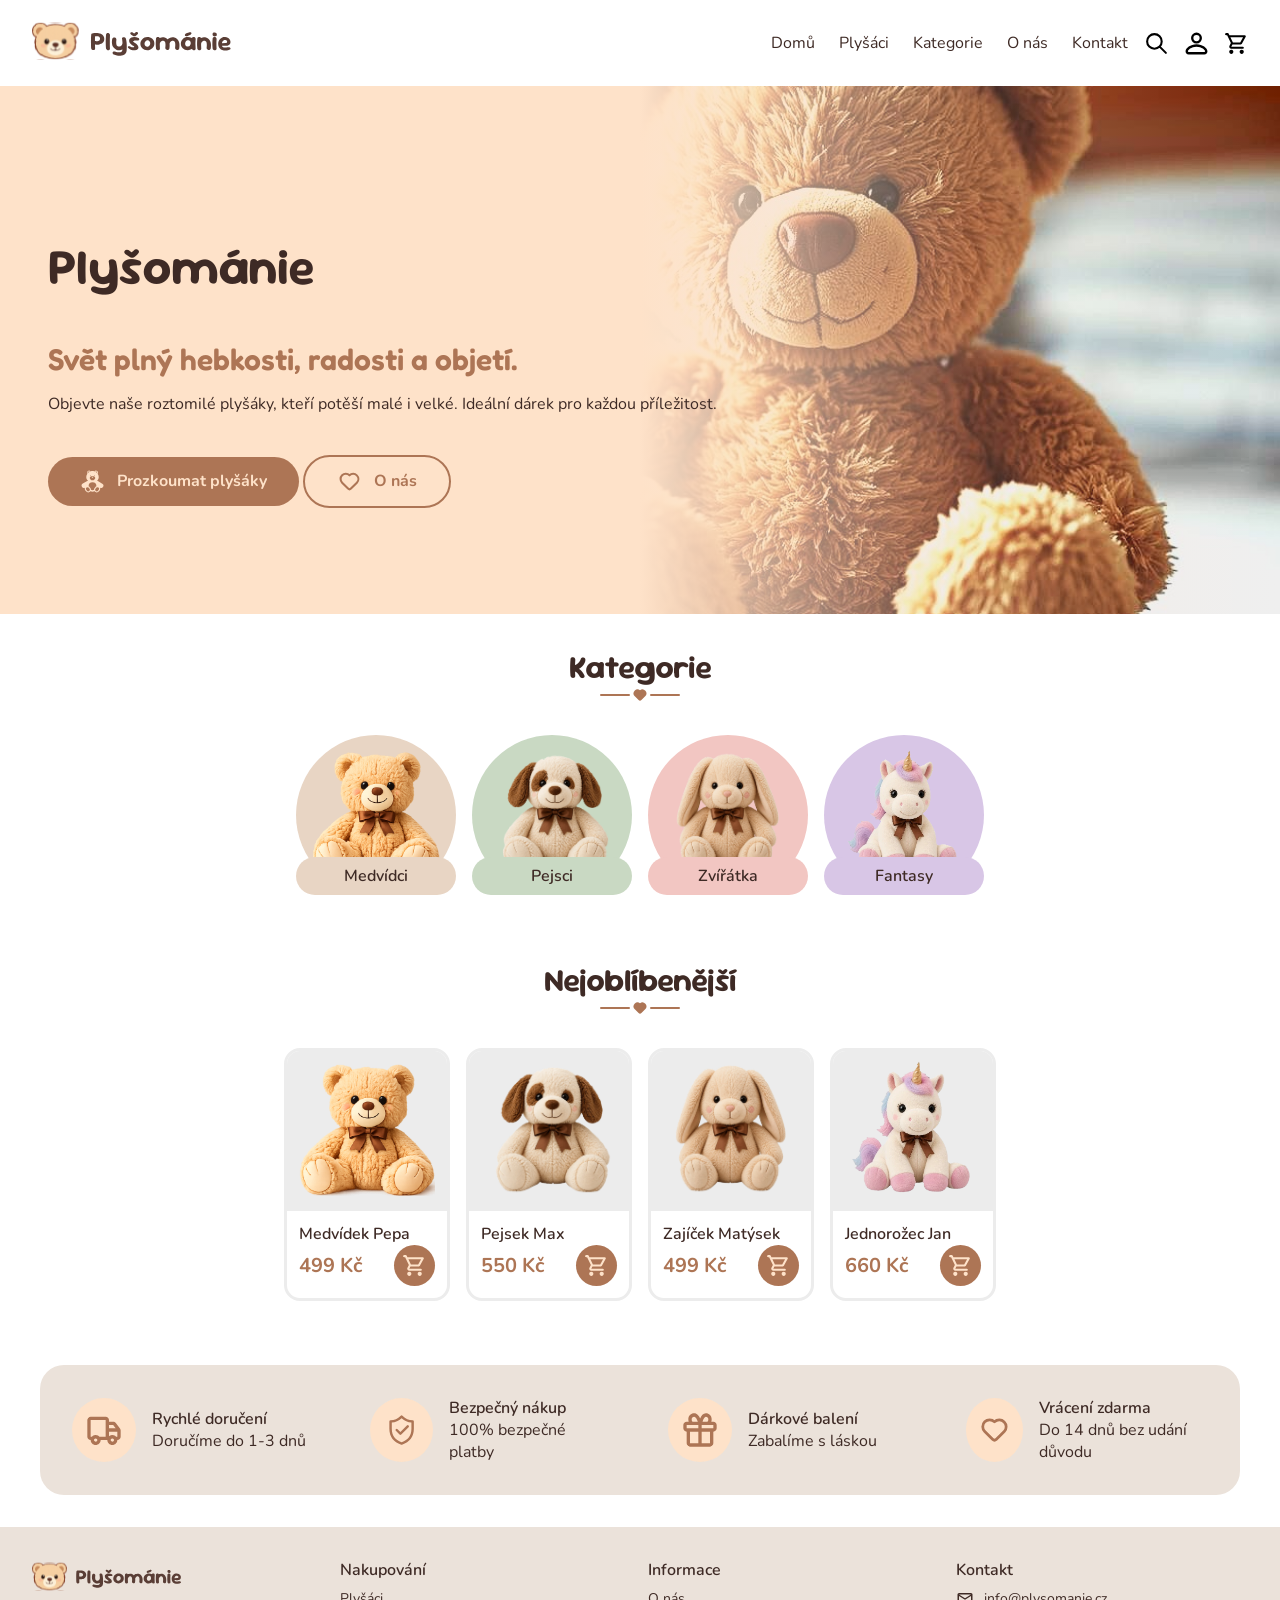
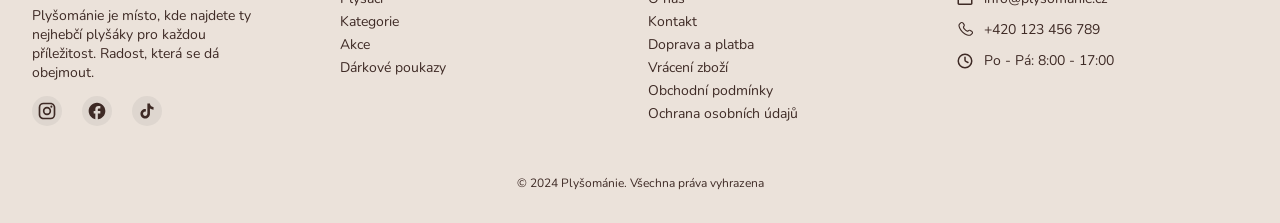
==== index.html @ 25dbcddd "58. commit" ====
<!DOCTYPE html>
<html lang="cs">

<head>
    <meta charset="UTF-8">
    <meta name="viewport" content="width=device-width, initial-scale=1.0">
    <link rel="stylesheet" href="./CSS/main.css">
    <title>Plyšománie - domovská stránka</title>
</head>

<body>
    <!-- Header -->
    <header class="header">
        <div class="header__container">
            <a href="./index.html" class="logo">
                <img src="./Pictures/Logo/Logo_a_název.svg" class="logo__image" alt="Logo">
            </a>
            <div class="header__right">
                <div class="hamburger-zone">
                    <button class="hamburger-btn">
                        <div class="hamburger">
                            <span></span>
                            <span></span>
                            <span></span>
                        </div>
                    </button>

                    <nav class="nav">
                        <ul class="nav__list">
                            <li><a href="./index.html" class="nav__link">Domů</a></li>
                            <li><a href="./HTML/Plyšáci.html" class="nav__link">Plyšáci</a></li>
                            <li><a href="./HTML/Kategorie.html" class="nav__link">Kategorie</a></li>
                            <li><a href="./HTML/O nás.html" class="nav__link">O nás</a></li>
                            <li><a href="./HTML/Kontakt.html" class="nav__link">Kontakt</a></li>
                        </ul>
                        <div class="icons">
                            <a href="#hledat" class="search-icon">
                                <svg xmlns="http://www.w3.org/2000/svg" width="25" height="25" viewBox="0 0 24 24">
                                    <path d="M0 0h24v24H0z" fill="none" />
                                    <path fill="none" stroke="#000" stroke-linecap="round" stroke-linejoin="round"
                                        stroke-width="2" d="M3 10a7 7 0 1 0 14 0a7 7 0 1 0-14 0m18 11l-6-6" />
                                </svg>
                            </a>
                            <a href="#profil" class="profile-icon">
                                <svg xmlns="http://www.w3.org/2000/svg" width="25" height="25" viewBox="0 0 16 16">
                                    <path d="M0 0h16v16H0z" fill="none" />
                                    <path fill="#000"
                                        d="M8 8.5c3.85 0 7 2.5 7 4.5a2 2 0 0 1-2 2H3a2 2 0 0 1-2-2c0-2 3.15-4.5 7-4.5M8 10c-1.61 0-3.064.526-4.092 1.234C2.798 12.001 2.5 12.733 2.5 13a.5.5 0 0 0 .5.5h10a.5.5 0 0 0 .5-.5c0-.267-.297-1-1.408-1.766C11.064 10.526 9.609 10 8 10m0-9a3.5 3.5 0 1 1 0 7a3.5 3.5 0 0 1 0-7m0 1.5a2 2 0 1 0 0 4a2 2 0 0 0 0-4" />
                                </svg>
                            </a>
                            <a href="#košík" class="cart-icon">
                                <svg xmlns="http://www.w3.org/2000/svg" width="25" height="25" viewBox="0 0 24 24">
                                    <path d="M0 0h24v24H0z" fill="none" />
                                    <path fill="#000"
                                        d="M5.588 21.413Q5 20.825 5 20t.588-1.412T7 18t1.413.588T9 20t-.587 1.413T7 22t-1.412-.587m10 0Q15 20.825 15 20t.588-1.412T17 18t1.413.588T19 20t-.587 1.413T17 22t-1.412-.587M6.15 6l2.4 5h7l2.75-5zM5.2 4h14.75q.575 0 .875.513t.025 1.037l-3.55 6.4q-.275.5-.737.775T15.55 13H8.1L7 15h11q.425 0 .713.288T19 16t-.288.713T18 17H7q-1.125 0-1.7-.987t-.05-1.963L6.6 11.6L3 4H2q-.425 0-.712-.288T1 3t.288-.712T2 2h1.625q.275 0 .525.15t.375.425zm3.35 7h7z" />
                                </svg>
                            </a>
                        </div>
                    </nav>
                </div>
            </div>
    </header>

    <!-- Hero -->
    <section class="hero">
        <div>
            <h1 class="hero__title">Plyšománie</h1>
            <span class="hero__subtitle">Svět plný hebkosti, radosti a objetí.</span>
            <p class="hero__description">Objevte naše roztomilé plyšáky, kteří potěší malé i velké. Ideální dárek pro
                každou příležitost.</p>
        </div>
        <div>
            <a href="./HTML/Plyšáci.html" class="hero__button">

                <svg xmlns="http://www.w3.org/2000/svg" width="25" height="25" viewBox="0 0 32 32">
                    <path d="M0 0h32v32H0z" fill="none" />
                    <g fill="#fee2c9">
                        <path
                            d="M15.5 10a.5.5 0 0 0-.458.299c-.053.121.01.254.104.347l.5.5a.5.5 0 0 0 .708 0l.5-.5c.093-.093.157-.226.104-.347A.5.5 0 0 0 16.5 10z" />
                        <path
                            d="M9 4.57c0 .535.168 1.031.454 1.438C8.567 7.174 8 8.584 8 10.152c0 2.216.901 3.698 2.357 4.625l-6.759 3.902A3 3 0 0 0 6.4 23.98a3.5 3.5 0 0 0 .423 3.438l.895 1.203a3.5 3.5 0 0 0 5.62-.004A8 8 0 0 0 16 29.07c.937 0 1.836-.16 2.671-.457a3.5 3.5 0 0 0 5.622.008l.896-1.203a3.5 3.5 0 0 0 .42-3.445a3 3 0 0 0 2.906-5.244l-6.683-4.078C23.176 13.72 24 12.271 24 10.152c0-1.568-.567-2.978-1.454-4.144a2.5 2.5 0 0 0-4.032-2.956c-.846-.313-1.707-.482-2.514-.482s-1.668.169-2.514.482A2.5 2.5 0 0 0 9 4.57m2.5-1.5c.396 0 .756.154 1.024.404a9.2 9.2 0 0 0-2.38 1.738A1.5 1.5 0 0 1 11.5 3.07M21 22.112a3.5 3.5 0 0 0-1.426 1.126l-.896 1.203a3.5 3.5 0 0 0-.69 2.219c-.61.264-1.282.41-1.988.41c-.702 0-1.37-.144-1.976-.405a3.5 3.5 0 0 0-.69-2.224l-.896-1.203A3.5 3.5 0 0 0 11 22.107v-.037a5 5 0 0 1 10 0zM22 4.57c0 .23-.052.448-.144.642a9.2 9.2 0 0 0-2.38-1.738A1.5 1.5 0 0 1 22 4.57M13.5 9a.5.5 0 1 1 0-1a.5.5 0 0 1 0 1m2.5 5.5c-1.933 0-3.5-1.62-3.5-3S14.067 9 16 9s3.5 1.12 3.5 2.5s-1.567 3-3.5 3m3-6a.5.5 0 1 1-1 0a.5.5 0 0 1 1 0m-7.736 15.65l.896 1.204a2 2 0 1 1-3.209 2.389l-.896-1.204a2 2 0 1 1 3.209-2.388m9.484 0a2 2 0 0 1 3.208 2.39l-.895 1.203a2 2 0 1 1-3.209-2.389z" />
                    </g>
                </svg>


                <span class="hero__button--primary">
                    Prozkoumat plyšáky
                </span></a>
            <a href="./HTML/O nás.html" class="hero__button hero__button--secondary">
                <svg xmlns="http://www.w3.org/2000/svg" width="25" height="25" viewBox="0 0 24 24">
                    <path d="M0 0h24v24H0z" fill="none" />
                    <path fill="none" stroke="#ad7555" stroke-linecap="round" stroke-linejoin="round" stroke-width="2"
                        d="M19.071 13.142L13.414 18.8a2 2 0 0 1-2.828 0l-5.657-5.657A5 5 0 1 1 12 6.072a5 5 0 0 1 7.071 7.07" />
                </svg>

                <span class="button__text--secondary">
                    O nás
                </span>
            </a>
        </div>
    </section>

    <div class="section__container">
        <!-- Kategorie -->
        <section class="section">
            <div class="section__header">
                <h2 class="section__title">Kategorie</h2>
                <div class="underline-container">
                    <span class="underline"></span><svg xmlns="http://www.w3.org/2000/svg" width="16" height="16"
                        viewBox="0 0 24 24">
                        <path d="M0 0h24v24H0z" fill="none" />
                        <path fill="#ad7555" fill-rule="evenodd"
                            d="M4.222 5.364A6 6 0 0 1 12 4.758a6.002 6.002 0 0 1 7.778 9.091l-5.657 5.657a3 3 0 0 1-4.242 0L4.222 13.85a6 6 0 0 1 0-8.485"
                            clip-rule="evenodd" />
                    </svg>
                    <span class="underline"></span>
                </div>
            </div>
            <div class="categories">
                <div class="categories_item">
                    <a href="./HTML/Plyšáci.html#Medvídci" class="categories__item--bears">
                        <div class="categories__circle--bears"></div>
                        <img class="categories__image" src="./Pictures/Animals/Medved.webp" alt="Medvídci">
                        <span class="categories__title--bears">Medvídci</span>
                    </a>
                </div>
                <div class="categories_item">
                    <a href="./HTML/Plyšáci.html#Pejsci" class="categories__item--dogs">
                        <div class="categories__circle--dogs"></div>
                        <img class="categories__image" src="./Pictures/Animals/Pes.webp" alt="Pejsci">
                        <span class="categories__title--dogs">Pejsci</span>
                    </a>
                </div>
                <div class="categories_item">
                    <a href="./HTML/Plyšáci.html#Zvířátka" class="categories__item--animals">
                        <div class="categories__circle--animals"></div>
                        <img class="categories__image" src="./Pictures/Animals/Zajic.webp" alt="Zvířátka">
                        <span class="categories__title--animals">Zvířátka</span>
                    </a>
                </div>
                <div class="categories_item">
                    <a href="./HTML/Plyšáci.html#Fantasy" class="categories__item--fantasy">
                        <div class="categories__circle--fantasy"></div>
                        <img class="categories__image" src="./Pictures/Animals/Jednorozec.webp" alt="Fantasy">
                        <span class="categories__title--fantasy">Fantasy</span>
                    </a>
                </div>
            </div>
            <a href="./HTML/Kategorie.html" class="categories__button">
                <span class="button__text--tertiary">
                    Zobrazit další kategorie
                </span>
                <span>
                    <svg xmlns="http://www.w3.org/2000/svg" width="25" height="25" viewBox="0 0 24 24">
                        <path d="M0 0h24v24H0z" fill="none" />
                        <path fill="none" stroke="#ad7555" stroke-linecap="round" stroke-linejoin="round"
                            stroke-width="2" d="M5 12h14m-6 6l6-6m-6-6l6 6" />
                    </svg>
                </span>
            </a>
        </section>

        <!-- Nejoblíbenější -->
        <section class="section">
            <div class="section__header">
                <h2 class="section__title">Nejoblíbenější</h2>
                <div class="underline-container">
                    <span class="underline"></span><svg xmlns="http://www.w3.org/2000/svg" width="16" height="16"
                        viewBox="0 0 24 24">
                        <path d="M0 0h24v24H0z" fill="none" />
                        <path fill="#ad7555" fill-rule="evenodd"
                            d="M4.222 5.364A6 6 0 0 1 12 4.758a6.002 6.002 0 0 1 7.778 9.091l-5.657 5.657a3 3 0 0 1-4.242 0L4.222 13.85a6 6 0 0 1 0-8.485"
                            clip-rule="evenodd" />
                    </svg>
                    <span class="underline"></span>
                </div>
            </div>
            <div class="cards">
                <div class="cards__item">
                    <a class="cards__picture" href="./HTML/Produkt.html">
                        <img src="./Pictures/Animals/Medved.webp" alt="Medvídek" class="cards__image">
                    </a>
                    <div class="cards__info">
                        <a class="cards__name" href="./HTML/Produkt.html">Medvídek Pepa</a>
                        <div class="cards__footer">
                            <span class="cards__price">499 Kč</span>
                            <button role="button" href="#košík" class="cards__footer__button">
                                <svg xmlns="http://www.w3.org/2000/svg" width="25" height="25" viewBox="0 0 24 24">
                                    <path d="M0 0h24v24H0z" fill="none" />
                                    <path fill="#fee2c9"
                                        d="M5.588 21.413Q5 20.825 5 20t.588-1.412T7 18t1.413.588T9 20t-.587 1.413T7 22t-1.412-.587m10 0Q15 20.825 15 20t.588-1.412T17 18t1.413.588T19 20t-.587 1.413T17 22t-1.412-.587M6.15 6l2.4 5h7l2.75-5zM5.2 4h14.75q.575 0 .875.513t.025 1.037l-3.55 6.4q-.275.5-.737.775T15.55 13H8.1L7 15h11q.425 0 .713.288T19 16t-.288.713T18 17H7q-1.125 0-1.7-.987t-.05-1.963L6.6 11.6L3 4H2q-.425 0-.712-.288T1 3t.288-.712T2 2h1.625q.275 0 .525.15t.375.425zm3.35 7h7z" />
                                </svg>
                            </button>
                        </div>
                    </div>
                </div>
                <div class="cards__item">
                    <a class="cards__picture" href="./HTML/Produkt.html">
                        <img src="./Pictures/Animals/Pes.webp" alt="Pejsek" class="cards__image">
                    </a>
                    <div class="cards__info">
                        <a class="cards__name" href="./HTML/Produkt.html">Pejsek Max</a>
                        <div class="cards__footer">
                            <span class="cards__price">550 Kč</span>
                            <button role="button" href="#košík" class="cards__footer__button">
                                <svg xmlns="http://www.w3.org/2000/svg" width="25" height="25" viewBox="0 0 24 24">
                                    <path d="M0 0h24v24H0z" fill="none" />
                                    <path fill="#fee2c9"
                                        d="M5.588 21.413Q5 20.825 5 20t.588-1.412T7 18t1.413.588T9 20t-.587 1.413T7 22t-1.412-.587m10 0Q15 20.825 15 20t.588-1.412T17 18t1.413.588T19 20t-.587 1.413T17 22t-1.412-.587M6.15 6l2.4 5h7l2.75-5zM5.2 4h14.75q.575 0 .875.513t.025 1.037l-3.55 6.4q-.275.5-.737.775T15.55 13H8.1L7 15h11q.425 0 .713.288T19 16t-.288.713T18 17H7q-1.125 0-1.7-.987t-.05-1.963L6.6 11.6L3 4H2q-.425 0-.712-.288T1 3t.288-.712T2 2h1.625q.275 0 .525.15t.375.425zm3.35 7h7z" />
                                </svg>
                            </button>
                        </div>

                    </div>
                </div>
                <div class="cards__item">
                    <a class="cards__picture" href="./HTML/Produkt.html">
                        <img src="./Pictures/Animals/Zajic.webp" alt="Zajíček" class="cards__image">
                    </a>
                    <div class="cards__info">
                        <a class="cards__name" href="./HTML/Produkt.html">Zajíček Matýsek</a>
                        <div class="cards__footer">
                            <span class="cards__price">499 Kč</span>
                            <button role="button" href="#košík" class="cards__footer__button">
                                <svg xmlns="http://www.w3.org/2000/svg" width="25" height="25" viewBox="0 0 24 24">
                                    <path d="M0 0h24v24H0z" fill="none" />
                                    <path fill="#fee2c9"
                                        d="M5.588 21.413Q5 20.825 5 20t.588-1.412T7 18t1.413.588T9 20t-.587 1.413T7 22t-1.412-.587m10 0Q15 20.825 15 20t.588-1.412T17 18t1.413.588T19 20t-.587 1.413T17 22t-1.412-.587M6.15 6l2.4 5h7l2.75-5zM5.2 4h14.75q.575 0 .875.513t.025 1.037l-3.55 6.4q-.275.5-.737.775T15.55 13H8.1L7 15h11q.425 0 .713.288T19 16t-.288.713T18 17H7q-1.125 0-1.7-.987t-.05-1.963L6.6 11.6L3 4H2q-.425 0-.712-.288T1 3t.288-.712T2 2h1.625q.275 0 .525.15t.375.425zm3.35 7h7z" />
                                </svg>
                            </button>
                        </div>

                    </div>
                </div>
                <div class="cards__item">
                    <a class="cards__picture" href="./HTML/Produkt.html">
                        <img src="./Pictures/Animals/Jednorozec.webp" alt="Jednorozec" class="cards__image">
                    </a>
                    <div class="cards__info">
                        <a class="cards__name" href="./HTML/Produkt.html">Jednorožec Jan</a>
                        <div class="cards__footer">
                            <span class="cards__price">660 Kč</span>
                            <button role="button" href="#košík" class="cards__footer__button">
                                <svg xmlns="http://www.w3.org/2000/svg" width="25" height="25" viewBox="0 0 24 24">
                                    <path d="M0 0h24v24H0z" fill="none" />
                                    <path fill="#fee2c9"
                                        d="M5.588 21.413Q5 20.825 5 20t.588-1.412T7 18t1.413.588T9 20t-.587 1.413T7 22t-1.412-.587m10 0Q15 20.825 15 20t.588-1.412T17 18t1.413.588T19 20t-.587 1.413T17 22t-1.412-.587M6.15 6l2.4 5h7l2.75-5zM5.2 4h14.75q.575 0 .875.513t.025 1.037l-3.55 6.4q-.275.5-.737.775T15.55 13H8.1L7 15h11q.425 0 .713.288T19 16t-.288.713T18 17H7q-1.125 0-1.7-.987t-.05-1.963L6.6 11.6L3 4H2q-.425 0-.712-.288T1 3t.288-.712T2 2h1.625q.275 0 .525.15t.375.425zm3.35 7h7z" />
                                </svg>
                            </button>
                        </div>
                    </div>
                </div>
            </div>
            <a href="./HTML/Plyšáci.html" class="cards__button">
                <span class="button__text--tertiary">
                    Zobrazit všechny plyšáky
                </span>
                <span>
                    <svg xmlns="http://www.w3.org/2000/svg" width="25" height="25" viewBox="0 0 24 24">
                        <path d="M0 0h24v24H0z" fill="none" />
                        <path fill="none" stroke="#ad7555" stroke-linecap="round" stroke-linejoin="round"
                            stroke-width="2" d="M5 12h14m-6 6l6-6m-6-6l6 6" />
                    </svg>
                </span>
            </a>
        </section>


        <section class="benefits">
            <ul class="benefits__list">
                <li class="benefit">
                    <svg xmlns="http://www.w3.org/2000/svg" width="40" height="40" viewBox="0 0 24 24"
                        class="benefit__icon">
                        <path d="M0 0h24v24H0z" fill="none" />
                        <path fill="#ad7555"
                            d="M19.1 7.8c-.38-.5-.97-.8-1.6-.8H15V6c0-1.1-.9-2-2-2H4c-1.1 0-2 .9-2 2v10c0 1.1.9 2 2 2c0 1.65 1.35 3 3 3s3-1.35 3-3h4c0 1.65 1.35 3 3 3s3-1.35 3-3c1.1 0 2-.9 2-2v-3.67c0-.43-.14-.86-.4-1.2zM17.5 9l1.5 2h-4V9zM7 19a1.003 1.003 0 0 1-.87-1.5c.37-.63 1.36-.63 1.73 0c.09.15.13.32.13.49c0 .55-.45 1-1 1Zm2.23-3s-.05-.05-.08-.07c-.06-.06-.12-.11-.17-.16c-.12-.11-.25-.21-.38-.29a3 3 0 0 0-.67-.32c-.07-.02-.14-.05-.21-.07Q7.375 15 7 15c-.375 0-.49.04-.72.09c-.07.02-.14.05-.21.07c-.16.05-.31.11-.45.19c-.07.04-.15.08-.22.13c-.13.09-.26.18-.38.29c-.06.05-.12.1-.18.16c-.02.03-.05.04-.08.07h-.77V6h9v10H9.22ZM17 19a1.003 1.003 0 0 1-.87-1.5c.37-.63 1.36-.63 1.73 0c.09.15.13.32.13.49c0 .55-.45 1-1 1Zm3-3h-.77s-.05-.05-.08-.07c-.06-.06-.12-.11-.17-.16c-.12-.11-.25-.21-.38-.29a3 3 0 0 0-.67-.32c-.07-.02-.14-.05-.21-.07Q17.375 15 17 15c-.375 0-.47.04-.7.09c-.06.01-.12.03-.18.05c-.18.06-.36.13-.52.22l-.12.06c-.17.1-.33.21-.48.35v-2.76h5v3Z" />
                    </svg>
                    <div class="benefit__text">
                        <span class="benefit__title">Rychlé doručení</span>
                        <p class="benefit__description">Doručíme do 1-3 dnů</p>
                    </div>
                </li>
                <li class="benefit">
                    <svg xmlns="http://www.w3.org/2000/svg" width="40" height="40" viewBox="0 0 16 16"
                        class="benefit__icon">
                        <path d="M0 0h16v16H0z" fill="none" />
                        <path fill="#ad7555"
                            d="M10.854 6.854a.5.5 0 0 0-.708-.708L7.5 8.793L6.354 7.646a.5.5 0 1 0-.708.708l1.5 1.5a.5.5 0 0 0 .708 0zm-2.5-4.707a.5.5 0 0 0-.707 0C6.404 3.388 5.03 4 3.5 4a.5.5 0 0 0-.5.5v3.001c0 3.219 1.641 5.407 4.842 6.473a.5.5 0 0 0 .316 0C11.358 12.908 13 10.72 13 7.501V4.5a.5.5 0 0 0-.5-.5c-1.531 0-2.905-.61-4.145-1.853M4 4.98c1.48-.112 2.814-.726 4-1.792c1.185 1.066 2.52 1.68 4 1.792V7.5c0 1.434-.363 2.565-1.021 3.444c-.638.852-1.609 1.543-2.979 2.027c-1.37-.483-2.341-1.175-2.979-2.027C4.363 10.065 4 8.935 4 7.501z" />
                    </svg>
                    <div class="benefit__text">
                        <span class="benefit__title">Bezpečný nákup</span>
                        <p class="benefit__description">100% bezpečné platby</p>
                    </div>
                </li>
                <li class="benefit">
                    <svg xmlns="http://www.w3.org/2000/svg" width="40" height="40" viewBox="0 0 24 24"
                        class="benefit__icon">
                        <path d="M0 0h24v24H0z" fill="none" />
                        <path fill="#ad7555"
                            d="M20 7h-1.21c.13-.41.21-.9.21-1.5C19 3.57 17.43 2 15.5 2c-1.62 0-2.7 1.48-3.4 3.09C11.41 3.58 10.27 2 8.5 2C6.57 2 5 3.57 5 5.5c0 .6.08 1.09.21 1.5H4c-1.1 0-2 .9-2 2v2c0 1.1.9 2 2 2v7c0 1.1.9 2 2 2h12c1.1 0 2-.9 2-2v-7c1.1 0 2-.9 2-2V9c0-1.1-.9-2-2-2m-4.5-3c.83 0 1.5.67 1.5 1.5C17 7 16.37 7 16 7h-2.48c.51-1.58 1.25-3 1.98-3M7 5.5C7 4.67 7.67 4 8.5 4c.89 0 1.71 1.53 2.2 3H8c-.37 0-1 0-1-1.5M4 9h7v2H4zm2 11v-7h5v7zm12 0h-5v-7h5zm-5-9V9.08s.01-.06.02-.08H20v2z" />
                    </svg>
                    <div class="benefit__text">
                        <span class="benefit__title">Dárkové balení</span>
                        <p class="benefit__description">Zabalíme s láskou</p>
                    </div>
                </li>
                <li class="benefit">
                    <svg xmlns="http://www.w3.org/2000/svg" width="40" height="40" viewBox="0 0 24 24"
                        class="benefit__icon">
                        <path d="M0 0h24v24H0z" fill="none" />
                        <path fill="none" stroke="#ad7555" stroke-linecap="round" stroke-linejoin="round"
                            stroke-width="2"
                            d="M19.071 13.142L13.414 18.8a2 2 0 0 1-2.828 0l-5.657-5.657A5 5 0 1 1 12 6.072a5 5 0 0 1 7.071 7.07" />
                    </svg>
                    <div class="benefit__text">
                        <span class="benefit__title">Vrácení zdarma</span>
                        <p class="benefit__description">Do 14 dnů bez udání důvodu</p>
                    </div>
                </li>
            </ul>
        </section>

    </div>

    <!-- Footer -->
    <footer class="footer">
        <div class="footer__container">
            <div class="footer__brand">
                <a href="../index.html" class="footer__logo">
                    <img src="../Pictures/Logo/Logo_a_název.svg" class="footer__logo-img" alt="Logo">
                </a>
                <p class="footer__text">
                    Plyšománie je místo, kde najdete ty nejhebčí plyšáky pro každou příležitost. Radost, která se dá
                    obejmout.
                </p>
                <!-- Sociální média -->
                <div class="footer__social">
                    <a href="#instagram" class="footer__social-icon">
                        <svg xmlns="http://www.w3.org/2000/svg" width="20" height="20" viewBox="0 0 24 24">
                            <path d="M0 0h24v24H0z" fill="none" />
                            <path fill="#3e2a25"
                                d="M7.8 2h8.4C19.4 2 22 4.6 22 7.8v8.4a5.8 5.8 0 0 1-5.8 5.8H7.8C4.6 22 2 19.4 2 16.2V7.8A5.8 5.8 0 0 1 7.8 2m-.2 2A3.6 3.6 0 0 0 4 7.6v8.8C4 18.39 5.61 20 7.6 20h8.8a3.6 3.6 0 0 0 3.6-3.6V7.6C20 5.61 18.39 4 16.4 4zm9.65 1.5a1.25 1.25 0 0 1 1.25 1.25A1.25 1.25 0 0 1 17.25 8A1.25 1.25 0 0 1 16 6.75a1.25 1.25 0 0 1 1.25-1.25M12 7a5 5 0 0 1 5 5a5 5 0 0 1-5 5a5 5 0 0 1-5-5a5 5 0 0 1 5-5m0 2a3 3 0 0 0-3 3a3 3 0 0 0 3 3a3 3 0 0 0 3-3a3 3 0 0 0-3-3" />
                        </svg>

                    </a>
                    <a href="#facebook" class="footer__social-icon">
                        <svg xmlns="http://www.w3.org/2000/svg" width="20" height="20" viewBox="0 0 24 24">
                            <path d="M0 0h24v24H0z" fill="none" />
                            <path fill="#3e2a25"
                                d="M22 12c0-5.52-4.48-10-10-10S2 6.48 2 12c0 4.84 3.44 8.87 8 9.8V15H8v-3h2V9.5C10 7.57 11.57 6 13.5 6H16v3h-2c-.55 0-1 .45-1 1v2h3v3h-3v6.95c5.05-.5 9-4.76 9-9.95" />
                        </svg>
                    </a>
                    <a href="#tiktok" class="footer__social-icon">
                        <svg xmlns="http://www.w3.org/2000/svg" width="20" height="20" viewBox="0 0 24 24">
                            <path d="M0 0h24v24H0z" fill="none" />
                            <path fill="#3e2a25"
                                d="M16.6 5.82s.51.5 0 0A4.28 4.28 0 0 1 15.54 3h-3.09v12.4a2.59 2.59 0 0 1-2.59 2.5c-1.42 0-2.6-1.16-2.6-2.6c0-1.72 1.66-3.01 3.37-2.48V9.66c-3.45-.46-6.47 2.22-6.47 5.64c0 3.33 2.76 5.7 5.69 5.7c3.14 0 5.69-2.55 5.69-5.7V9.01a7.35 7.35 0 0 0 4.3 1.38V7.3s-1.88.09-3.24-1.48" />
                        </svg>
                    </a>
                </div>
            </div>

            <!-- Nakupování -->
            <div class="footer__column">
                <span class="footer__title">Nakupování</span>
                <ul class="footer__list">
                    <li><a href="./Plyšáci.html" class="footer__link">Plyšáci</a></li>
                    <li><a href="./Kategorie.html" class="footer__link">Kategorie</a></li>
                    <li><a href="#akce" class="footer__link">Akce</a></li>
                    <li><a href="#dárkové_poukazy" class="footer__link">Dárkové poukazy</a></li>
                </ul>
            </div>

            <!-- Informace -->
            <div class="footer__column">
                <span class="footer__title">Informace</span>
                <ul class="footer__list">
                    <li><a href="./O nás.html" class="footer__link">O nás</a></li>
                    <li><a href="./Kontakt.html" class="footer__link">Kontakt</a></li>
                    <li><a href="#doprava_a_platba" class="footer__link">Doprava a platba</a></li>
                    <li><a href="#vrácení_zboží" class="footer__link">Vrácení zboží</a></li>
                    <li><a href="#obchodní_podmínky" class="footer__link">Obchodní podmínky</a></li>
                    <li><a href="#ochrana_osobních_údajů" class="footer__link">Ochrana osobních údajů</a></li>
                </ul>
            </div>

            <!-- Kontakt -->
            <div class="footer__column">
                <span class="footer__title">Kontakt</span>
                <a href="mailto:info@plysomanie.cz" class="footer__link">
                    <svg xmlns="http://www.w3.org/2000/svg" width="18" height="18" viewBox="0 0 24 24">
                        <path d="M0 0h24v24H0z" fill="none" />
                        <path fill="#3e2a25"
                            d="M4 20q-.825 0-1.412-.587T2 18V6q0-.825.588-1.412T4 4h16q.825 0 1.413.588T22 6v12q0 .825-.587 1.413T20 20zm8-7L4 8v10h16V8zm0-2l8-5H4zM4 8V6v12z" />
                    </svg>

                    <span>info@plysomanie.cz</span>
                </a>
                <a href="tel:+420123456789" class="footer__link">
                    <svg xmlns="http://www.w3.org/2000/svg" width="18" height="18" viewBox="0 0 24 24">
                        <path d="M0 0h24v24H0z" fill="none" />
                        <path fill="#3e2a25"
                            d="m16.1 13.359l-.528-.532zm.456-.453l.529.532zm2.417-.317l-.358.66zm1.91 1.039l-.358.659zm.539 3.255l.529.532zm-1.42 1.412l-.53-.531zm-1.326.67l.07.747zm-9.86-4.238l.528-.532zM4.002 5.746l-.749.042zm6.474 1.451l.53.532zm.157-2.654l.6-.449zM9.374 2.86l-.601.45zM6.26 2.575l.53.532zm-1.57 1.56l-.528-.531zm7.372 7.362l.529-.532zm4.567 2.394l.455-.453l-1.058-1.064l-.455.453zm1.985-.643l1.91 1.039l.716-1.318l-1.91-1.038zm2.278 3.103l-1.42 1.413l1.057 1.063l1.42-1.412zm-2.286 1.867c-1.45.136-5.201.015-9.263-4.023l-1.057 1.063c4.432 4.407 8.65 4.623 10.459 4.454zm-9.263-4.023c-3.871-3.85-4.512-7.087-4.592-8.492l-1.498.085c.1 1.768.895 5.356 5.033 9.47zm1.376-6.18l.286-.286L9.95 6.666l-.287.285zm.515-3.921L9.974 2.41l-1.201.899l1.26 1.684zM5.733 2.043l-1.57 1.56l1.058 1.064l1.57-1.56zm4.458 5.44c-.53-.532-.53-.532-.53-.53h-.002l-.003.004a1 1 0 0 0-.127.157c-.054.08-.113.185-.163.318a2.1 2.1 0 0 0-.088 1.071c.134.865.73 2.008 2.256 3.526l1.058-1.064c-1.429-1.42-1.769-2.284-1.832-2.692c-.03-.194.001-.29.01-.312q.009-.02 0-.006a.3.3 0 0 1-.03.039l-.01.01l-.01.009zm1.343 4.546c1.527 1.518 2.676 2.11 3.542 2.242c.443.068.8.014 1.071-.087a1.5 1.5 0 0 0 .42-.236l.05-.045l.007-.006l.003-.003l.001-.002s.002-.001-.527-.533c-.53-.532-.528-.533-.528-.533l.002-.002l.002-.002l.006-.005l.01-.01l.038-.03q.014-.009-.007.002c-.025.009-.123.04-.32.01c-.414-.064-1.284-.404-2.712-1.824zm-1.56-9.62C8.954 1.049 6.95.834 5.733 2.044L6.79 3.107c.532-.529 1.476-.475 1.983.202zM4.752 5.704c-.02-.346.139-.708.469-1.036L4.163 3.604c-.537.534-.96 1.29-.909 2.184zm14.72 12.06c-.274.274-.57.428-.865.455l.139 1.494c.735-.069 1.336-.44 1.784-.885zM11.006 7.73c.985-.979 1.058-2.527.229-3.635l-1.201.899c.403.539.343 1.246-.085 1.673zm9.52 6.558c.817.444.944 1.49.367 2.064l1.058 1.064c1.34-1.333.927-3.557-.71-4.446zm-3.441-.849c.384-.382 1.002-.476 1.53-.19l.716-1.317c-1.084-.59-2.428-.427-3.304.443z" />
                    </svg>
                    <span>+420 123 456 789</span>
                </a>
                <div class="footer__address">
                    <svg xmlns="http://www.w3.org/2000/svg" width="18" height="18" viewBox="0 0 24 24">
                        <path d="M0 0h24v24H0z" fill="none" />
                        <g fill="none" stroke="#3e2a25" stroke-linecap="round" stroke-linejoin="round" stroke-width="2">
                            <circle cx="12" cy="12" r="9" />
                            <path d="M12 7v3.764a2 2 0 0 0 1.106 1.789L16 14" />
                        </g>
                    </svg>
                    <span>Po - Pá: 8:00 - 17:00</span>
                </div>
            </div>
        </div>
        <div class="footer__copyright">
            © 2024 Plyšománie. Všechna práva vyhrazena
        </div>
        <script src="./JS/hamburger.js"></script>
    </footer>
</body>

</html>
---- CSS/main.css ----
@import url('https://fonts.googleapis.com/css2?family=Fredoka:wght@300..700&family=Nunito:ital,wght@0,200..1000;1,200..1000&family=Sour+Gummy:ital,wght@0,100..900;1,100..900&display=swap');
/* 
Tučnosti:
300 - Light
400 - Regular
500 - Medium
600 - Semi-Bold
700 - Bold
*/

:root {
    /* ================ Hlavní barvy ================ */
    /* Teplá hnědá */
    --primary-color: #ad7555;
    /* Teplá hnědá selected */
    --primary-color-selected: #835136;

    /* Světle béžová */
    --secondary-color: #fee2c9;
    --secondary-color-semi-transparent: #fee2c933;
    --secondary-color-transparent: #fee2c900;

    /* Světle béžová selected */
    --secondary-color-selected: #ddb28c;

    /* Tmavší hnědá */
    --text-color: #3e2a25;
    /* Teplá hnědá */
    --secondary-text-color: #ad7555;

    /* Krémová */
    --background-color: #faf3ee;
    /* Šedá */
    --gray-color: #DED6CF;
    /* Světle šedá */
    --secondary-background-color: #ebe2da;
    /* Bílá */
    --header-background-color: #ffffff;
    /* Šedobílá */
    --menu-background-color: #ECECEC;
    /* Šedobíla hover */
    --menu-background-color-hover: #D3D3D3;
    /* Žlutá */
    --star-color: #FFEE00;

    /* ================ Kategorie ================ */
    /* Medvídci */
    --category-bears: #e8d5c4;
    --category-bears-hover: #DDB692;
    /* Pejsci */
    --category-dogs: #c9d9c3;
    --category-dogs-hover: #97D082;
    /* Zvířátka */
    --category-animals: #f2c6c2;
    --category-animals-hover: #ECA19A;
    /* Fantasy */
    --category-fantasy: #d8c6e6;
    --category-fantasy-hover: #B17FDE;
}


/* ================ Header a footer ================ */

html,
body {
    margin: 0;
    padding: 0;
    width: 100%;
    height: 100%;
}

body {
    /*
    background-color: var(--background-color);
    display: flex;
    flex-direction: column;
    justify-content: space-between;*/
    /*
    display: flex;
    flex-direction: column;
    min-height: 100vh;*/
}

@media (max-width: 1920px) {
    body {
        margin: auto;
    }
}

a {
    display: inline-block;
}

.body {
    display: grid;
    grid-template-columns: 1fr 1fr;
    align-items: center;
    gap: 4rem;
}

@media (max-width: 856px) {
    .body {
        grid-template-columns: 1fr;
        gap: 1rem;
        align-items: center;
    }
}

/* Header */
.header {
    width: 100%;
    background-color: var(--header-background-color);
}

.header__container {
    display: flex;
    align-items: center;
    justify-content: space-between;
    padding: 1rem 2rem;
}

.header__right {
    display: flex;
    align-items: center;
    gap: 1rem;
}

.logo__image {
    width: 200px;
    height: auto;
}

.nav {
    display: flex;
    align-items: center;
    gap: 1rem;
}

.nav__list {
    display: flex;
    list-style: none;
    gap: 1.5rem;
    padding: 0;
}

.nav__link {
    font-family: 'Nunito', sans-serif;
    color: var(--text-color);
    font-size: 1rem;
    text-decoration: none;
    white-space: nowrap;
}

.nav__link:hover {
    color: var(--primary-color);
}

.icons {
    display: flex;
    align-items: center;
    gap: 1rem;
}

.search-icon {
    width: 24px;
    height: 24px;
    text-decoration: none;
}

.profile-icon {
    width: 24px;
    height: 24px;
    text-decoration: none;
}

.cart-icon {
    width: 24px;
    height: 24px;
    text-decoration: none;
}

/* Hamburger */
.hamburger-btn {
    display: none;
    background: none;
    border: none;
    padding: 0;
}

.hamburger {
    --rotate-time: .15s;
    --move-time: .1s;
}

.hamburger {
    width: 60px;
    height: 45px;
    position: absolute;
    margin-top: -1.5rem;
    margin-left: -3rem;
    cursor: pointer;
}

.hamburger span {
    position: absolute;
    height: 9px;
    width: 100%;
    background: var(--primary-color);
    border-radius: 4.5px;
    left: 0;
    transform-origin: center;
}

.hamburger span:nth-child(1) {
    top: 0px;
}

.hamburger span:nth-child(2) {
    top: 18px;
}

.hamburger span:nth-child(3) {
    bottom: 0px;
}

@media screen and (max-width: 870px) {

    .hamburger-btn {
        display: block;
        position: absolute;
        z-index: 5;
    }

    .nav {
        display: none;
    }

    .icons {
        display: none;
        margin-top: 0;
    }

    .hamburger-zone.active .nav {
        display: flex;
        flex-direction: column;
        justify-content: center;
        position: fixed;
        top: 0;
        left: 0;
        width: 100%;
        height: auto;
        background-color: var(--menu-background-color);
        z-index: 4;
        padding-top: 7rem;
        padding-bottom: 2rem;
    }

    .hamburger-zone.active .icons {
        display: flex;
        flex-direction: row;
        justify-content: center;
        gap: 3rem;
        margin-top: 0.5rem;
    }

    .nav__list {
        flex-direction: column;
        align-items: stretch;
        gap: 0;
        padding: 0;
        margin: 0;
        width: 100%;
    }

    .nav__list li {
        width: 100%;
    }

    .nav__link {
        display: block;
        width: 100%;
        padding: 1rem 0;
        text-align: center;
    }

    .hamburger span {
        transition: transform 0.5s 0.5s,
            top 0.5s;
    }

    .hamburger-zone.active .hamburger span:nth-child(2) {
        opacity: 0;
        transition: opacity 0.5s;
    }

    .hamburger-zone.active .hamburger span:nth-child(1) {
        transform: rotateZ(45deg);
        top: 18px;
    }

    .hamburger-zone.active .hamburger span:nth-child(3) {
        transform: rotateZ(-45deg);
        top: 18px;
    }
}

/* Footer */
.footer {
    width: 100%;
    background-color: var(--secondary-background-color);
    padding: 2rem;
    display: flex;
    flex-direction: column;
    align-items: center;
    box-sizing: border-box;
}

.footer__container {
    display: grid;
    grid-template-columns: repeat(4, 1fr);
    gap: 1rem;
    align-items: start;
    box-sizing: border-box;
    width: 100%;
}

@media screen and (max-width: 1000px) {
    .footer__container {
        grid-template-columns: 1fr 1fr;
    }
}

@media screen and (max-width: 600px) {
    .footer__container {
        grid-template-columns: 1fr;
    }
}

.footer__logo-img {
    width: 150px;
    height: auto;
    padding-bottom: 0.5rem;
}

.footer__text {
    font-family: 'Nunito', sans-serif;
    color: var(--text-color);
    font-size: 0.875rem;
    max-width: 240px;
    margin-top: 0rem;
}

.footer__social {
    display: flex;
    align-items: center;
    gap: 1.25rem;
}

.footer__brand {
    padding-bottom: 2rem;
}

.footer__social-icon {
    width: 20px;
    height: 20px;
    text-decoration: none;
    background-color: var(--gray-color);
    padding: 5px;
    border-radius: 50%;
}

.footer__list {
    list-style: none;
    padding: 0;
    margin-top: 0;
    margin-bottom: 1rem;
}

.footer__title {
    font-family: 'Nunito', sans-serif;
    font-weight: 600;
    color: var(--text-color);
    font-size: 1rem;
}

.footer__column {
    display: flex;
    flex-direction: column;
    gap: 0.5rem;
    padding-bottom: 2rem;
}

.footer__link {
    display: flex;
    align-items: center;
    gap: 10px;
    font-family: 'Nunito', sans-serif;
    color: var(--text-color);
    font-size: 0.875rem;
    text-decoration: none;
    padding-bottom: 0.25rem;
}

.footer__address {
    display: flex;
    align-items: center;
    gap: 10px;
    font-family: 'Nunito', sans-serif;
    color: var(--text-color);
    font-size: 0.875rem;
}

.footer__copyright {
    font-family: 'Nunito', sans-serif;
    color: var(--text-color);
    font-size: 0.75rem;
}

.footer__link img {
    display: block;
    flex-shrink: 0;
    width: 18px;
    height: 18px;
}

.footer__address img {
    display: block;
    flex-shrink: 0;
    width: 18px;
    height: 18px;
}


/* ================ Domů ================ */
/* Hero */

.hero {
    padding: 4rem 3rem;
    min-height: 400px;
    display: flex;
    flex-direction: column;
    justify-content: center;

    background: linear-gradient(90deg, var(--secondary-color) 0%,
            var(--secondary-color) 50%,
            var(--secondary-color-semi-transparent) 76%,
            var(--secondary-color-transparent) 100%),
        url('../Pictures/Hero background/Teddy-background-saturated.jpg');
    background-size: cover;
    background-position: center;
    background-repeat: no-repeat;
}

@media screen and (max-width: 760px) {
    .hero {
        min-height: auto;
        padding: 2rem 1rem;
    }

}

.hero__title {
    font-family: 'Sour Gummy', sans-serif;
    font-weight: 700;
    color: var(--text-color);
    font-size: 3.125rem;
}

.hero__subtitle {
    font-family: 'Fredoka', sans-serif;
    font-weight: 600;
    color: var(--secondary-text-color);
    font-size: 1.875rem;
}

.hero__description {
    font-family: 'Nunito', sans-serif;
    color: var(--text-color);
    font-size: 1rem;
}

.hero__button {
    margin-top: 1.5rem;
    padding: 0.75rem 2rem;
    border-radius: 50px;
    background-color: var(--primary-color);
    font-family: 'Nunito', sans-serif;
    font-size: 1rem;
    color: var(--secondary-color);
    text-decoration: none;
    text-align: center;
    font-weight: 700;
    border: none;
    cursor: pointer;
    display: inline-flex;
    align-items: center;
    justify-content: center;
    gap: 0.75rem;
}

.hero__button:hover {
    background-color: var(--primary-color-selected);
}

.hero__button--icon {
    display: inline-block;
    align-items: center;
    gap: 0.5rem;
}

.hero__button--secondary {
    margin-top: 1.5rem;
    padding: 0.75rem 2rem;
    border-radius: 50px;
    background-color: var(--secondary-color);
    font-family: 'Nunito', sans-serif;
    font-size: 1rem;
    color: var(--primary-color);
    text-decoration: none;
    text-align: center;
    border: solid 2px var(--primary-color);
    font-weight: 700;
    display: inline-flex;
    align-items: center;
    justify-content: center;
    gap: 0.75rem;
}

.hero__button--secondary:hover {
    background-color: var(--secondary-color-selected);
}

.hero__button__details {
    padding: 0.75rem 2rem;
    border-radius: 50px;
    background-color: var(--primary-color);
    font-family: 'Nunito', sans-serif;
    font-size: 1rem;
    color: var(--secondary-color);
    text-decoration: none;
    text-align: center;
    font-weight: 700;
    border: none;
    cursor: pointer;
    display: inline-flex;
    align-items: center;
    justify-content: center;
    gap: 0.75rem;
}

.hero__button__details:hover {
    background-color: var(--primary-color-selected);
}

.hero__button--icon {
    display: inline-block;
    align-items: center;
    gap: 0.5rem;
}

.hero__button__details--secondary {
    padding: 0.75rem 2rem;
    border-radius: 50px;
    background-color: var(--secondary-color);
    font-family: 'Nunito', sans-serif;
    font-size: 1rem;
    color: var(--primary-color);
    text-decoration: none;
    text-align: center;
    border: solid 2px var(--primary-color);
    font-weight: 700;
    display: inline-flex;
    align-items: center;
    justify-content: center;
    gap: 0.75rem;
}

.hero__button__details--secondary:hover {
    background-color: var(--secondary-color-selected);
}

.product__footer-buttons {
    display: flex;
    flex-wrap: wrap;
    gap: 0.5rem;
}

.button-icon {
    width: 24px;
    height: 24px;
    vertical-align: middle;
}

.hero__button svg,
.hero__button--secondary svg,
.hero__button__details svg,
.hero__button__details--secondary svg,
.cards__button svg,
.categories__button svg,
.product__rating-link svg,
.product__reviews-link svg,
.footer__link svg {
    display: block;
}

@media screen and (max-width: 500px) {
    .hero {
        padding: 1rem;
    }

    .hero__button {
        margin-top: 1.5rem;
        padding: 0.75rem 2rem;
        border-radius: 50px;
        background-color: var(--primary-color);
        font-family: 'Nunito', sans-serif;
        font-size: 1rem;
        color: var(--secondary-color);
        text-decoration: none;
        text-align: center;
        font-weight: 700;
        display: inline-flex;
        align-items: center;
        justify-content: center;
        gap: 0.75rem;
        width: 100%;
        box-sizing: border-box;
    }


    .hero__button--secondary {
        margin-top: 0.5rem;
        padding: 0.75rem 2rem;
        border-radius: 50px;
        background-color: var(--secondary-color);
        font-family: 'Nunito', sans-serif;
        font-size: 1rem;
        color: var(--primary-color);
        text-decoration: none;
        text-align: center;
        border: solid 2px var(--primary-color);
        font-weight: 700;
        display: inline-flex;
        align-items: center;
        justify-content: center;
        gap: 0.75rem;
        width: 100%;
        box-sizing: border-box;
    }
}

@media screen and (max-width: 576px) {
    .hero {
        padding: 1rem;
    }

    .hero__button__details {
        margin-top: 1.5rem;
        padding: 0.75rem 2rem;
        border-radius: 50px;
        background-color: var(--primary-color);
        font-family: 'Nunito', sans-serif;
        font-size: 1rem;
        color: var(--secondary-color);
        text-decoration: none;
        text-align: center;
        font-weight: 700;
        display: inline-flex;
        align-items: center;
        justify-content: center;
        gap: 0.75rem;
        width: 100%;
        box-sizing: border-box;
    }


    .hero__button__details--secondary {
        margin-top: 0.5rem;
        background-color: var(--secondary-color);
        font-family: 'Nunito', sans-serif;
        font-size: 1rem;
        color: var(--primary-color);
        text-decoration: none;
        text-align: center;
        border: solid 2px var(--primary-color);
        font-weight: 700;
        display: inline-flex;
        align-items: center;
        justify-content: center;
        gap: 0.75rem;
        width: 100%;
        box-sizing: border-box;
    }

    .product__footer-buttons {
        width: 100%;
        gap: 1rem;
    }
}



/* Kategorie */
.section {
    display: flex;
    justify-content: space-between;
    flex-direction: column;
    align-items: center;
    margin-bottom: 4rem;
    margin-top: 2rem;
    padding: 0 1rem;
}


.categories {
    display: grid;
    grid-template-columns: repeat(4, 1fr);
    align-items: center;
    justify-content: center;
    gap: 1rem;
}

/*
    display: flex;
    flex-wrap: wrap;
    align-items: center;
    justify-content: center;
    gap: 1rem;*/

@media screen and (max-width: 760px) {
    .categories {
        grid-template-columns: repeat(2, 1fr);
    }

}

.categories_item {
    display: flex;
    align-items: center;
    justify-content: center;
    width: 160px;
    height: 160px;
}

.categories_item.hidden {
    display: none;
}

.categories__item__product--bears {
    position: relative;
    width: 100%;
    aspect-ratio: 1 / 1;
    max-width: 300px;
    min-width: 230px;
    height: auto;
}

.categories__item--bears {
    position: relative;
    width: 160px;
    height: 100%;
}

.categories__item--bears:hover .categories__circle--bears {
    background-color: var(--category-bears-hover);

}

.categories__item--bears:hover .categories__title--bears {
    background-color: var(--category-bears-hover);
}

.categories__item--dogs:hover .categories__circle--dogs {
    background-color: var(--category-dogs-hover);
}

.categories__item--dogs:hover .categories__title--dogs {
    background-color: var(--category-dogs-hover);
}

.categories__item--animals:hover .categories__circle--animals {
    background-color: var(--category-animals-hover);

}

.categories__item--animals:hover .categories__title--animals {
    background-color: var(--category-animals-hover);
}

.categories__item--fantasy:hover .categories__circle--fantasy {
    background-color: var(--category-fantasy-hover);

}

.categories__item--fantasy:hover .categories__title--fantasy {
    background-color: var(--category-fantasy-hover);
}

.categories__image {
    position: absolute;
    width: 80%;
    z-index: 1;
    left: 50%;
    top: 50%;
    transform: translate(-50%, -50%);
}

.categories_item-secondary {
    display: flex;
    align-items: center;
    justify-content: center;
    width: 160px;
    height: 160px;
}

.categories_item-tertiary {
    display: flex;
    align-items: center;
    justify-content: center;
    width: min(300px, 100%);
    aspect-ratio: 1 / 1;
    margin: 1rem;
}

.categories__title--bears {
    font-family: 'Nunito', sans-serif;
    font-weight: 600;
    color: var(--text-color);
    font-size: 1rem;
    text-decoration: none;
    text-align: center;
    position: absolute;
    z-index: 1;
    background-color: var(--category-bears);
    width: 80px;
    padding: 0.5em 2.5em;
    border-radius: 50px;
    bottom: 0rem;
    left: 50%;
    transform: translateX(-50%);
}

.categories__circle--bears {
    z-index: -1;
    width: 100%;
    height: 100%;
    background-color: var(--category-bears);
    border-radius: 50%;
    position: absolute;
    left: 50%;
    top: 50%;
    transform: translate(-50%, -50%);
}

.categories__item--dogs {
    position: relative;
    width: 100%;
    height: 100%;
}

.categories__circle--dogs {
    z-index: -1;
    width: 100%;
    height: 100%;
    background-color: var(--category-dogs);
    border-radius: 50%;
    position: absolute;
    left: 50%;
    top: 50%;
    transform: translate(-50%, -50%);
}

.categories__title--dogs {
    font-family: 'Nunito', sans-serif;
    font-weight: 600;
    color: var(--text-color);
    font-size: 1rem;
    text-decoration: none;
    text-align: center;
    position: absolute;
    z-index: 1;
    background-color: var(--category-dogs);
    width: 80px;
    padding: 0.5em 2.5em;
    border-radius: 50px;
    bottom: 0rem;
    left: 50%;
    transform: translateX(-50%);
}

.categories__item--animals {
    position: relative;
    width: 100%;
    height: 100%;
}

.categories__circle--animals {
    z-index: -1;
    width: 100%;
    height: 100%;
    background-color: var(--category-animals);
    border-radius: 50%;
    position: absolute;
    left: 50%;
    top: 50%;
    transform: translate(-50%, -50%);
}

.categories__title--animals {
    font-family: 'Nunito', sans-serif;
    font-weight: 600;
    color: var(--text-color);
    font-size: 1rem;
    text-decoration: none;
    text-align: center;
    position: absolute;
    z-index: 1;
    background-color: var(--category-animals);
    width: 80px;
    padding: 0.5em 2.5em;
    border-radius: 50px;
    bottom: 0rem;
    left: 50%;
    transform: translateX(-50%);
}

.categories__item--fantasy {
    position: relative;
    width: 100%;
    height: 100%;
}

.categories__circle--fantasy {
    z-index: -1;
    width: 100%;
    height: 100%;
    background-color: var(--category-fantasy);
    border-radius: 50%;
    position: absolute;
    left: 50%;
    top: 50%;
    transform: translate(-50%, -50%);
}

.categories__title--fantasy {
    font-family: 'Nunito', sans-serif;
    font-weight: 600;
    color: var(--text-color);
    font-size: 1rem;
    text-decoration: none;
    text-align: center;
    position: absolute;
    z-index: 1;
    background-color: var(--category-fantasy);
    width: 80px;
    padding: 0.5em 2.5em;
    border-radius: 50px;
    bottom: 0rem;
    left: 50%;
    transform: translateX(-50%);
}

@media screen and (max-width: 760px) {
    .categories_item:nth-child(n+3) {
        display: none;
    }
}

/* Card */
.card__title {
    font-family: 'Nunito', sans-serif;
    font-weight: 600;
    color: var(--text-color);
    font-size: 1rem;
}

.card__price {
    font-family: 'Nunito', sans-serif;
    font-weight: 700;
    color: var(--secondary-text-color);
    font-size: 1.25rem;
}

.cards {
    display: grid;
    grid-template-columns: repeat(4, 1fr);
    gap: 1rem;
}

@media screen and (max-width: 760px) {
    .cards {
        display: grid;
        grid-template-columns: repeat(2, 1fr);
        gap: 1rem;
    }
}

.cards__item {
    display: flex;
    flex-direction: column;
    max-width: 160px;
    border: solid 3px var(--menu-background-color);
    border-radius: 1rem;
    width: 100%;
    overflow: hidden;
}

.card__item:hover {
    border-color: var(--menu-background-color-hover);
}

.cards__info {
    padding: 0.75rem;
    display: flex;
    flex-direction: column;
    flex-grow: 1;
}

.cards__name {
    font-family: 'Nunito', sans-serif;
    font-weight: 600;
    color: var(--text-color);
    font-size: 1rem;
    text-decoration: none;
}

.cards__name:hover {
    color: var(--primary-color);
}

.cards__footer {
    display: flex;
    align-items: center;
    justify-content: space-between;
    margin-top: auto;
}

.product__footer-details {
    margin-top: 2rem;
    display: flex;
    align-items: center;
    align-content: center;
    justify-content: space-between;
    gap: 1rem;
}

@media screen and (max-width: 576px) {
    .product__footer-details {
        flex-direction: column;
    }
}

.product__information {
    margin: 1rem;
    padding: 1rem 2rem;
    border-radius: 1rem;
    max-width: 700px;
    background-color: var(--secondary-background-color);
}

.cards__image {
    width: 100%;
    height: 100%;
    object-fit: contain;
    display: flex;
    justify-content: center;
    align-items: center;
    overflow: hidden;
}

.cards__picture {
    width: 100%;
    aspect-ratio: 1 / 1;
    overflow: hidden;
    background-color: var(--menu-background-color);
}

.cards__picture:hover {
    background-color: var(--menu-background-color-hover);
}

.cards__price {
    font-family: 'Nunito', sans-serif;
    font-weight: 700;
    color: var(--primary-color);
    font-size: 1.25rem;
    display: block;
}

.cards__footer__button {
    background-color: var(--primary-color);
    border: none;
    padding: 0.5rem;
    cursor: pointer;
    border-radius: 50%;
    display: inline-flex;
    align-items: center;
    justify-content: center;
    gap: 0.75rem;
}

.cards__footer__button:hover {
    background-color: var(--primary-color-selected);
}

.cards__shop-icon {
    width: 24px;
    height: 24px;
    vertical-align: middle;
}

.categories__button {
    margin-top: 0.5rem;
    padding: 0.75rem 2rem;
    border-radius: 50px;
    font-family: 'Nunito', sans-serif;
    font-size: 1rem;
    color: var(--primary-color);
    text-decoration: none;
    text-align: center;
    border: solid 2px var(--primary-color);
    font-weight: 700;
    display: none;
}

.categories__button:hover {
    background-color: var(--menu-background-color);
}

.cards__button {
    margin-top: 0.5rem;
    padding: 0.75rem 2rem;
    border-radius: 50px;
    font-family: 'Nunito', sans-serif;
    font-size: 1rem;
    color: var(--primary-color);
    text-decoration: none;
    text-align: center;
    border: solid 2px var(--primary-color);
    font-weight: 700;
    display: none;
}

.cards__button:hover {
    background-color: var(--menu-background-color);
}

.product__description {
    font-family: 'Nunito', sans-serif;
    color: var(--text-color);
    font-size: 1rem;
    display: grid;
    grid-template-columns: 1fr 1fr;
    gap: 2rem;
}

@media screen and (max-width: 660px) {
    .product__description {
        grid-template-columns: 1fr;
    }

}

.product__info-content {
    display: flex;
    flex-direction: column;
    flex-wrap: wrap;
    gap: 0.5rem;
    padding-bottom: 1rem;
}

.product__info-items {
    display: grid;
    grid-template-columns: 1fr;
    gap: 0.5rem;
}

@media screen and (max-width: 660px) {
    .product__info-items {
        grid-template-columns: 1fr 1fr;
    }

}

.product__price-details {
    font-family: 'Nunito', sans-serif;
    font-weight: 700;
    color: var(--primary-color);
    font-size: 2.125rem;
}

.product__info {
    display: flex;
    gap: 0.5rem;
}

.product__info-item {
    display: flex;
    gap: 0.5rem;
}

.product__info-label {
    font-family: 'Nunito', sans-serif;
    font-weight: 600;
    color: var(--text-color);
    font-size: 1rem;
}

.product__info-value {
    font-family: 'Nunito', sans-serif;
    font-weight: 400;
    color: var(--text-color);
    font-size: 1rem;
}

@media screen and (max-width: 760px) {
    .cards__item:nth-child(n+3) {
        display: none;
    }

    .cards__button,
    .categories__button {
        display: inline-flex;
        align-items: center;
        justify-content: center;
        gap: 0.75rem;
        width: auto;
    }
}

.button__text--tertiary {
    color: var(--text-color);
}

/* Benefity */
.benefits__list {
    display: grid;
    grid-template-columns: repeat(4, 1fr);
    gap: 1.5rem;
    list-style: none;
    padding: 1rem;
    background-color: var(--secondary-background-color);
    margin: 2rem 0;
    border-radius: 1.5rem;
    max-width: 1200px;
}

@media (max-width: 1060px) {
    .benefits__list {
        grid-template-columns: repeat(2, 1fr);
    }
}

@media (max-width: 600px) {
    .benefits__list {
        grid-template-columns: 1fr;
    }
}

.benefit {
    display: flex;
    align-items: center;
    gap: 1rem;
    padding: 1rem;
    border-radius: 1rem;
}

.benefit__icon {
    width: 40px;
    height: 40px;
    background-color: var(--secondary-color);
    padding: 0.75rem;
    border-radius: 50%;
}

.benefit__title {
    font-family: 'Nunito', sans-serif;
    font-weight: 600;
    color: var(--text-color);
    font-size: 1rem;
}

.benefit__description {
    font-family: 'Nunito', sans-serif;
    color: var(--text-color);
    font-size: 1rem;
    margin: 0;
}


/* ================ O nás ================ */
/* Tým */
.team__list {
    display: flex;
    flex-direction: column;
    flex-wrap: wrap;
    gap: 1.5rem;
    list-style: none;
    padding: 0;
}

.team__member {
    display: flex;
    align-items: center;
    gap: 1rem;
}

.team__picture {
    width: 75px;
    height: 75px;
    border-radius: 50%;
    overflow: hidden;
    display: inline-block;
}

.team__info {
    display: inline-block;

}

.team__image {
    width: 100%;
    height: 100%;
    object-fit: cover;
    object-position: center;
}

.team__name {
    font-family: 'Nunito', sans-serif;
    font-weight: 600;
    color: var(--text-color);
    font-size: 1rem;
}

.team__position {
    font-family: 'Nunito', sans-serif;
    font-weight: 400;
    color: var(--text-color);
    font-size: 1rem;
    display: block;
}


/* ================ Kontakt ================ */
/* Kontakt */
.contact__list {
    list-style: none;
    padding: 0;
    display: flex;
    flex-direction: column;
    gap: 1rem;
}

.contact__item {
    display: flex;
    align-items: center;
    gap: 1rem;
}

.contact__text-title {
    font-family: 'Nunito', sans-serif;
    font-weight: 600;
    color: var(--text-color);
    font-size: 1.25rem;
    display: block;
}

.contact__text {
    display: inline-block;
}

.contact__text-description {
    font-family: 'Nunito', sans-serif;
    color: var(--text-color);
    font-size: 1rem;
    text-decoration: none;
    margin: 0;
}

.contact__social {
    display: flex;
    align-items: center;
    gap: 1rem;
}

.contact__social-icon {
    width: 34px;
    height: 34px;
    text-decoration: none;
    background-color: var(--secondary-color);
    padding: 0.5rem;
    border-radius: 50%;
}

.contact__icon {
    width: 40px;
    height: 40px;
    background-color: var(--secondary-color);
    padding: 1rem;
    border-radius: 50%;
    object-fit: contain;
}

/* Napište nám */
.contact-form {
    display: flex;
    flex-direction: column;
    align-items: stretch;
    gap: 1rem;
}

.contact-form__input {
    width: 100%;
    padding: 0.75rem;
    border: none;
    border-radius: 0.5rem;
    font-family: 'Nunito', sans-serif;
    color: var(--text-color);
    font-size: 0.875rem;
    box-sizing: border-box;
}

.contact-form__textarea {
    width: 100%;
    height: 150px;
    padding: 0.75rem;
    border: none;
    border-radius: 0.5rem;
    font-family: 'Nunito', sans-serif;
    color: var(--text-color);
    font-size: 0.875rem;
    box-sizing: border-box;
    resize: none;
}

.contact-form__button {
    padding: 0.75rem 1.5rem;
    border: none;
    border-radius: 50px;
    background-color: var(--primary-color);
    color: var(--secondary-color);
    font-family: 'Nunito', sans-serif;
    font-size: 1rem;
    cursor: pointer;
    align-self: flex-end;
}

.contact-form__button:hover {
    background-color: var(--primary-color-selected);
}

.contact-form__consent {
    display: flex;
    align-items: center;
    gap: 0.5rem;
}

.contact-form__checkbox-label {
    display: inline-flex;
    align-items: center;
    font-family: 'Nunito', sans-serif;
    color: var(--text-color);
    font-size: 0.875rem;
    gap: 0.25rem;
    flex-wrap: wrap;
}

.contact-form__label {
    font-family: 'Nunito', sans-serif;
    color: var(--text-color);
    font-size: 0.875rem;
}

.section__darker {
    margin: 2rem auto;
    padding: 2rem;
    padding-top: 0;
    background-color: var(--secondary-background-color);
    border-radius: 1rem;
    width: min(280px, 100%);
}

@media screen and (min-width: 500px) {
    .section__darker {
        width: min(400px, 100%);
    }

    .contact-form__checkbox-label {
        display: inline-flex;
        align-items: center;
        font-family: 'Nunito', sans-serif;
        color: var(--text-color);
        font-size: 0.875rem;
        gap: 0.25rem;
    }
}

/* ================ Section ================ */

.section__container {
    max-width: 1200px;
    margin: 0 auto;
}

@media screen and (max-width: 1200px) {
    .section__container {
        margin: 0 1rem;
    }
}

.section__title--main {
    font-family: 'Sour Gummy', sans-serif;
    font-weight: 700;
    color: var(--text-color);
    font-size: 2rem;
    margin-top: 2rem;
    margin-bottom: 2rem;
    text-align: center;
}

.section__header {
    margin-bottom: 2rem;
}

.section__title--sub {
    font-family: 'Sour Gummy', sans-serif;
    font-weight: 700;
    color: var(--text-color);
    font-size: 2rem;
    margin-top: 2rem;
    margin-bottom: 2rem;
    align-self: flex-start;
}

/* h2 */
.section__title {
    font-family: 'Sour Gummy', sans-serif;
    font-weight: 700;
    color: var(--text-color);
    font-size: 2rem;
    margin-top: 0;
    margin-bottom: 0;
    text-align: center;
}

.section__description {
    font-family: 'Nunito', sans-serif;
    color: var(--text-color);
    font-size: 1rem;
    padding: 0;
    margin: 0 2rem;
}

.underline-container {
    display: flex;
    align-items: center;
    justify-content: center;
    gap: 2px;
}

.underline {
    display: inline-block;
    width: 30px;
    height: 2px;
    background-color: var(--primary-color);
    border-radius: 1px;
}

.underline-icon {
    width: 18px;
    height: 18px;
}

.product__container {
    /*
    display: grid;
    grid-template-columns: 1fr 1fr;
    align-items: center;*/

    display: flex;
    flex-direction: row;
    align-items: center;
    justify-content: center;
    gap: 2rem;
    max-width: 1200px;
    width: 100%;
    margin: 2rem auto;
}

@media screen and (max-width: 930px) {
    .product__container {
        flex-direction: column;
        align-items: center;
        flex-wrap: wrap;
    }
}

/* Recenze */
.product__rating {
    display: flex;
    align-items: center;
    flex-direction: column;
    gap: 1rem;
    width: 100%;
}

.product__reviews-container {
    display: grid;
    grid-template-columns: 1fr 1fr;
    gap: 4rem;
    width: 100%;
}

@media screen and (max-width: 576px) {
    .product__reviews-container {
        grid-template-columns: 1fr;
    }
}

.product__rating-label {
    font-family: 'Nunito', sans-serif;
    font-weight: 600;
    color: var(--text-color);
    font-size: 1rem;
    text-align: center;
}

.product__rating-stars {
    display: flex;
    align-items: center;
    justify-content: center;
    gap: 0.5rem;
}

.product__rating-value {
    font-family: 'Sour Gummy', sans-serif;
    font-weight: 700;
    color: var(--text-color);
    font-size: 2rem;
}

.product__rating-link {
    padding: 0.75rem 2rem;
    border-radius: 50px;
    background-color: var(--primary-color);
    font-family: 'Nunito', sans-serif;
    font-size: 1rem;
    color: var(--secondary-color);
    text-decoration: none;
    text-align: center;
    font-weight: 700;
    border: none;
    cursor: pointer;
    box-sizing: border-box;
    width: 100%;
    display: inline-flex;
    align-items: center;
    justify-content: center;
    gap: 0.75rem;
}

.product__rating-link:hover {
    background-color: var(--primary-color-selected);
}

.product__rating-link-icon {
    display: inline-block;
    align-items: center;
}

.product__reviews {
    display: flex;
    flex-direction: column;
    gap: 1rem;
    align-items: center;
    justify-content: center;
    text-align: center;
}

.review__card {
    display: flex;
    flex-direction: row;
    gap: 1rem;
    padding: 1rem;
    border-radius: 1rem;
    max-width: 400px;
    width: 100%;
    background-color: var(--secondary-background-color);
}

.review__avatar-container {
    width: 60px;
    height: 60px;
    border-radius: 50%;
    overflow: hidden;
    flex-shrink: 0;
}

.review__avatar {
    width: 100%;
    height: 100%;
    object-fit: cover;
    object-position: center;
}

.review__content {
    font-family: 'Nunito', sans-serif;
    color: var(--text-color);
    font-size: 1rem;
    text-align: left;
    max-width: 200px;
}

.review__author {
    font-family: 'Nunito', sans-serif;
    font-weight: 600;
    color: var(--text-color);
    font-size: 1rem;
}

.product__reviews-link {
    margin-top: 0.5rem;
    padding: 0.75rem 2rem;
    border-radius: 50px;
    font-family: 'Nunito', sans-serif;
    font-size: 1rem;
    color: var(--text-color);
    text-decoration: none;
    text-align: center;
    border: solid 2px var(--primary-color);
    font-weight: 700;
    align-self: center;
    display: inline-flex;
    align-items: center;
    justify-content: center;
    gap: 0.75rem;

}

.product__reviews-link:hover {
    background-color: var(--menu-background-color);
}

/* ================ Gallery ================ */

.thumbnails {
    display: flex;
    flex-wrap: wrap;
    max-width: 1200px;
    justify-content: center;
    gap: 1rem;
}

.thumbnails__picture {
    display: block;
    width: 100%;
    max-height: 300px;
}
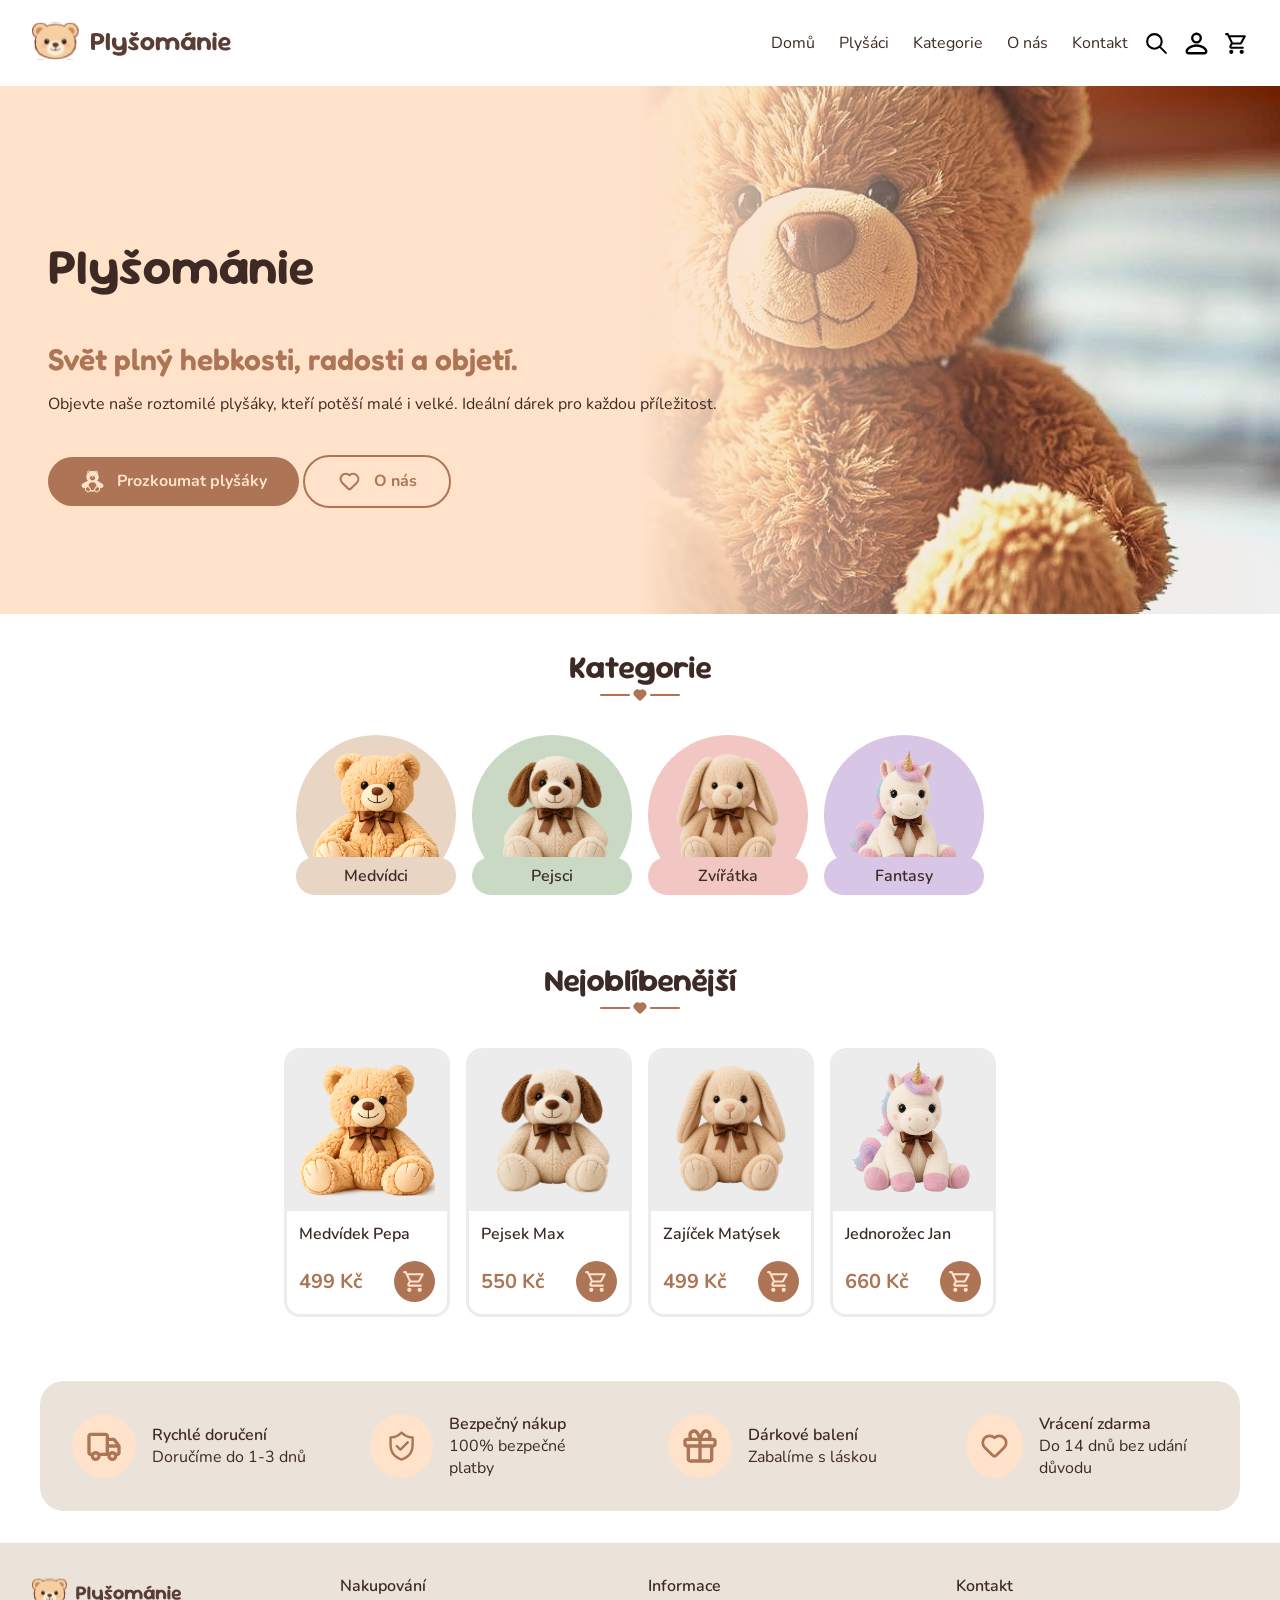
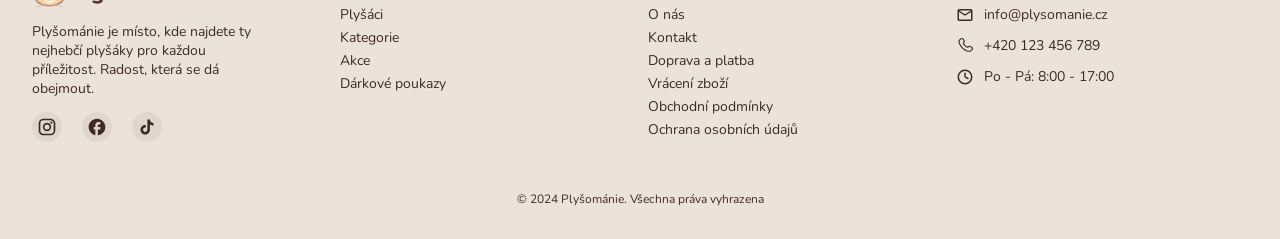
==== commit b3e33498: "65. commit - favicon" ====
--- a/index.html
+++ b/index.html
@@ -5,6 +5,7 @@
     <meta charset="UTF-8">
     <meta name="viewport" content="width=device-width, initial-scale=1.0">
     <link rel="stylesheet" href="./CSS/main.css">
+    <link rel="icon" href="./Pictures/Logo/Bear.svg">
     <title>Plyšománie - domovská stránka</title>
 </head>
 
@@ -327,7 +328,7 @@
         <div class="footer__container">
             <div class="footer__brand">
                 <a href="../index.html" class="footer__logo">
-                    <img src="../Pictures/Logo/Logo_a_název.svg" class="footer__logo-img" alt="Logo">
+                    <img src="./Pictures/Logo/Logo_a_název.svg" class="footer__logo-img" alt="Logo">
                 </a>
                 <p class="footer__text">
                     Plyšománie je místo, kde najdete ty nejhebčí plyšáky pro každou příležitost. Radost, která se dá
@@ -364,8 +365,8 @@
             <div class="footer__column">
                 <span class="footer__title">Nakupování</span>
                 <ul class="footer__list">
-                    <li><a href="./Plyšáci.html" class="footer__link">Plyšáci</a></li>
-                    <li><a href="./Kategorie.html" class="footer__link">Kategorie</a></li>
+                    <li><a href="./HTML/Plyšáci.html" class="footer__link">Plyšáci</a></li>
+                    <li><a href="./HTML/Kategorie.html" class="footer__link">Kategorie</a></li>
                     <li><a href="#akce" class="footer__link">Akce</a></li>
                     <li><a href="#dárkové_poukazy" class="footer__link">Dárkové poukazy</a></li>
                 </ul>
@@ -375,8 +376,8 @@
             <div class="footer__column">
                 <span class="footer__title">Informace</span>
                 <ul class="footer__list">
-                    <li><a href="./O nás.html" class="footer__link">O nás</a></li>
-                    <li><a href="./Kontakt.html" class="footer__link">Kontakt</a></li>
+                    <li><a href="./HTML/O nás.html" class="footer__link">O nás</a></li>
+                    <li><a href="./HTML/Kontakt.html" class="footer__link">Kontakt</a></li>
                     <li><a href="#doprava_a_platba" class="footer__link">Doprava a platba</a></li>
                     <li><a href="#vrácení_zboží" class="footer__link">Vrácení zboží</a></li>
                     <li><a href="#obchodní_podmínky" class="footer__link">Obchodní podmínky</a></li>
--- a/CSS/main.css
+++ b/CSS/main.css
@@ -708,7 +708,7 @@
     align-items: center;
     margin-bottom: 4rem;
     margin-top: 2rem;
-    padding: 0 1rem;
+    padding: 0;
 }
 
 
@@ -1014,6 +1014,7 @@
     display: flex;
     flex-direction: column;
     flex-grow: 1;
+    gap: 1rem;
 }
 
 .cards__name {
@@ -1682,7 +1683,9 @@
     flex-direction: row;
     gap: 1rem;
     padding: 1rem;
+    margin: 0 1rem;
     border-radius: 1rem;
+    box-sizing: border-box;
     max-width: 400px;
     width: 100%;
     background-color: var(--secondary-background-color);
